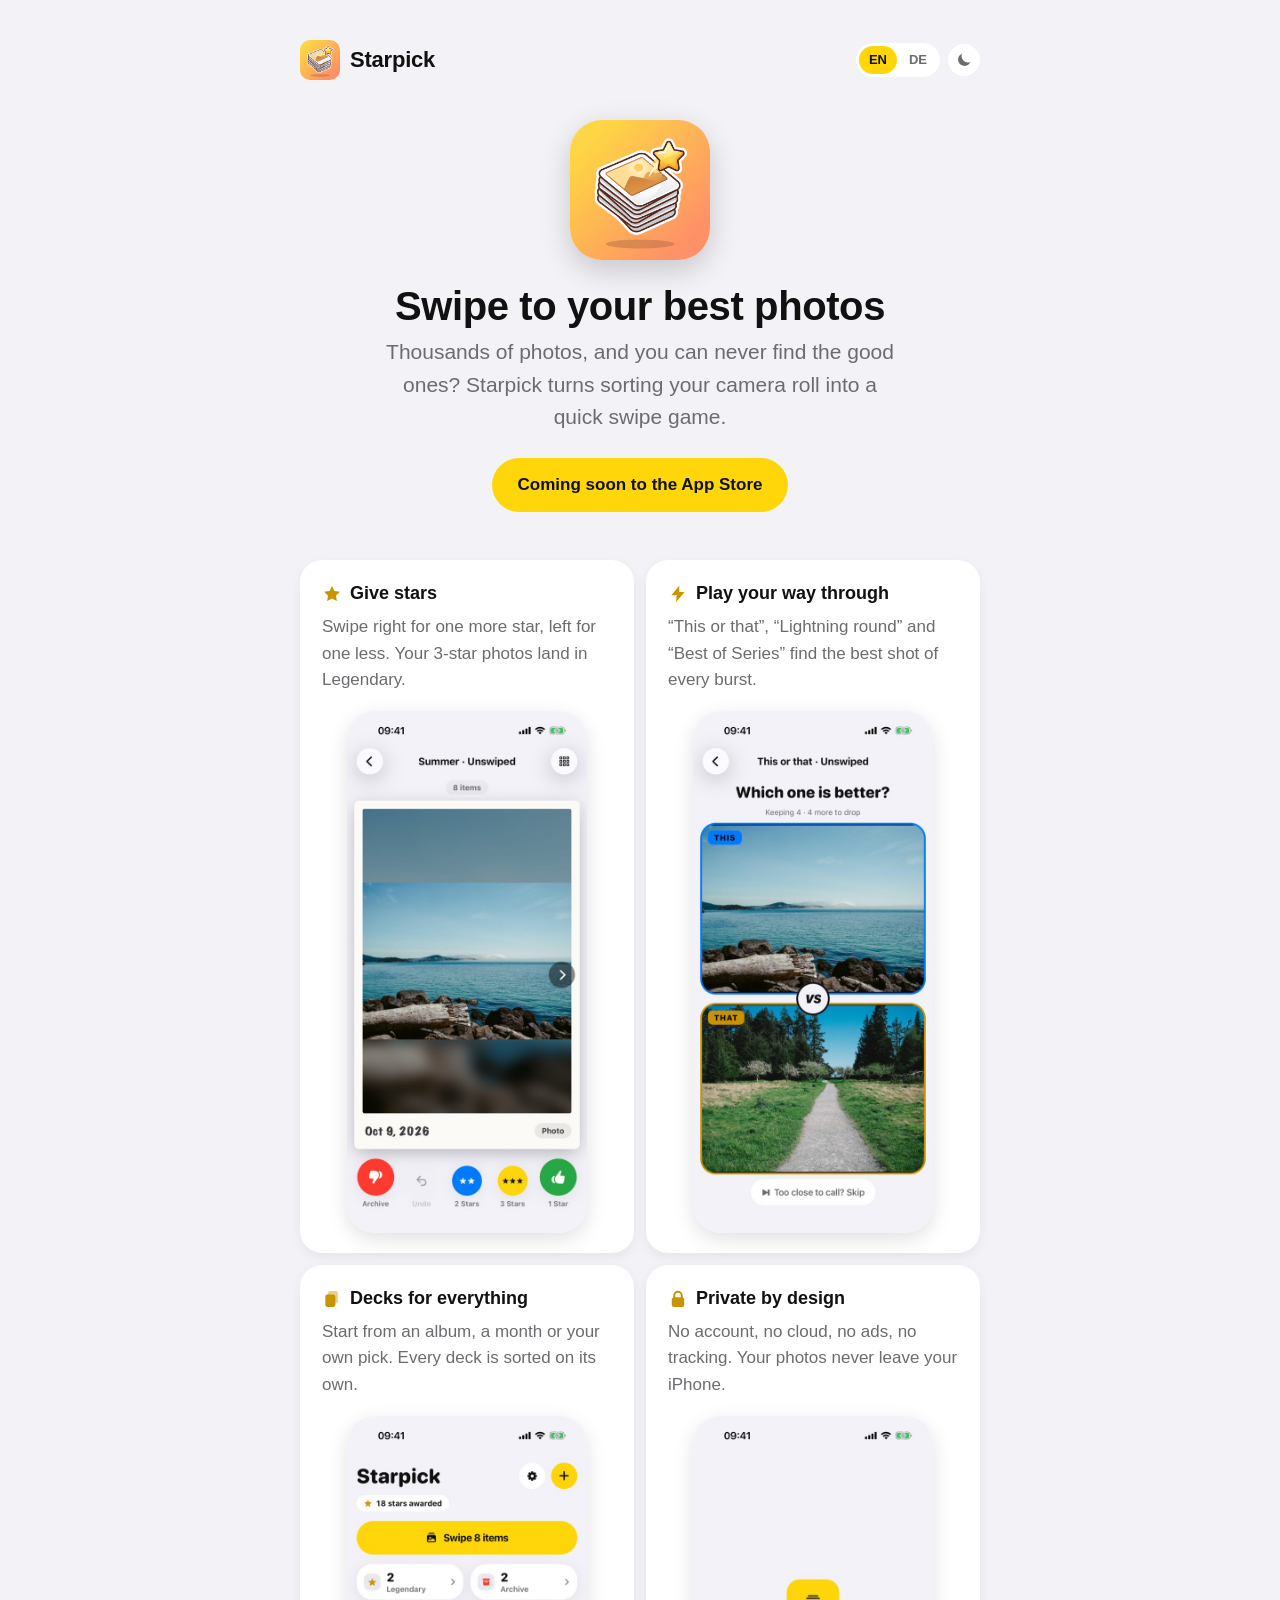
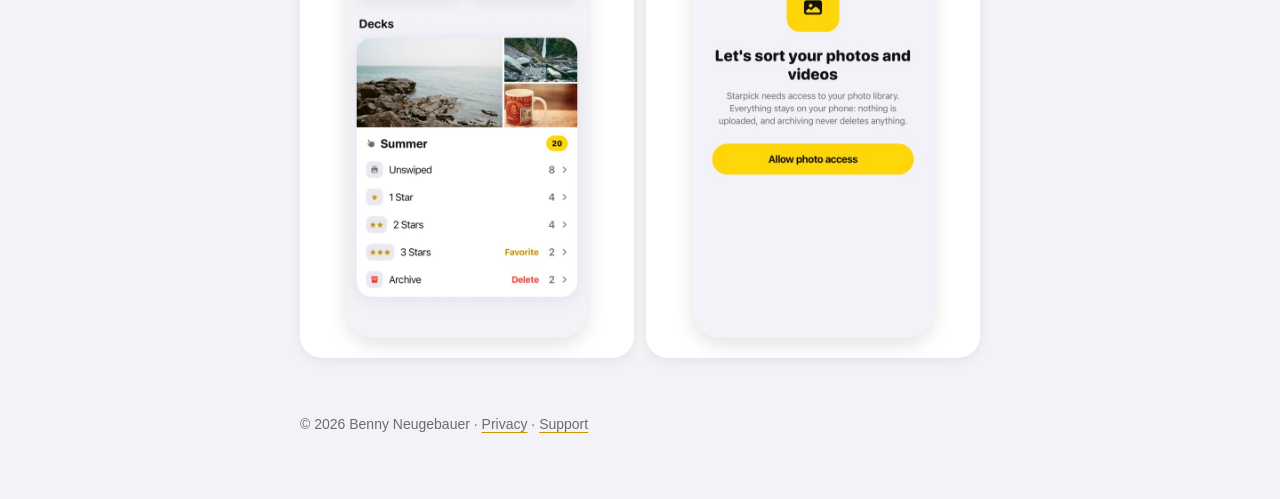
==== index.html @ c39a7d6c "Put the game names in quotes on the homepage" ====
<!doctype html>
<html lang="en">
<head>
<meta charset="utf-8">
<meta name="viewport" content="width=device-width, initial-scale=1">
<title>Starpick: Swipe to your best photos</title>
<meta name="title-en" content="Starpick: Swipe to your best photos">
<meta name="title-de" content="Starpick: Swipe zu deinen besten Fotos">
<meta name="description" content="Starpick turns sorting your camera roll into a quick swipe game. Give your photos stars and find your best shots. Everything stays on your iPhone.">
<link rel="icon" href="/favicon.png">
<link rel="apple-touch-icon" href="/apple-touch-icon.png">
<link rel="stylesheet" href="/style.css">
<script src="/site.js"></script>
</head>
<body>
<main>
<header>
  <a class="brand" href="/"><img src="/icon.png" alt="">Starpick</a>
  <nav>
    <span class="switch"><a data-switch="en" href="?hl=en">EN</a><a data-switch="de" href="?hl=de">DE</a></span>
    <button class="theme" type="button" aria-label="Light or dark mode"><svg class="moon" viewBox="0 0 24 24" aria-hidden="true"><path fill="currentColor" d="M20.5 14.6A8.5 8.5 0 0 1 9.4 3.5a8.5 8.5 0 1 0 11.1 11.1z"/></svg><svg class="sun" viewBox="0 0 24 24" aria-hidden="true"><circle cx="12" cy="12" r="4.5" fill="currentColor"/><path stroke="currentColor" stroke-width="2.2" stroke-linecap="round" d="M12 2v2.5M12 19.5V22M2 12h2.5M19.5 12H22M4.9 4.9l1.8 1.8M17.3 17.3l1.8 1.8M4.9 19.1l1.8-1.8M17.3 6.7l1.8-1.8"/></svg></button>
  </nav>
</header>
<div data-lang="en">
<section class="hero">
  <img src="/icon.png" alt="The Starpick app icon: a stack of photos with a golden star">
  <h1>Swipe to your best photos</h1>
  <p class="lead">Thousands of photos, and you can never find the good ones? Starpick turns sorting your camera roll into a quick swipe game.</p>
  <a class="pill" href="/support/">Coming soon to the App Store</a>
</section>
<section class="cards">
  <div class="card"><h3><svg class="ico" viewBox="0 0 24 24" aria-hidden="true"><path fill="currentColor" d="M12 2.5l2.9 6 6.6.9-4.8 4.6 1.2 6.5L12 17.4l-5.9 3.1 1.2-6.5L2.5 9.4l6.6-.9z"/></svg>Give stars</h3><p>Swipe right for one more star, left for one less. Your 3-star photos land in Legendary.</p><picture class="shot"><source srcset="/shots/stars-dark.jpg" media="(prefers-color-scheme: dark)"><img src="/shots/stars-light.jpg" alt="The swipe screen: a photo as a Polaroid with buttons for Archive, 1, 2 and 3 Stars" width="540" height="1174" loading="lazy"></picture></div>
  <div class="card"><h3><svg class="ico" viewBox="0 0 24 24" aria-hidden="true"><path fill="currentColor" d="M13.5 2L4 13.5h6.5L9.5 22 20 9.5h-6.5z"/></svg>Play your way through</h3><p>“This or that”, “Lightning round” and “Best of Series” find the best shot of every burst.</p><picture class="shot"><source srcset="/shots/play-dark.jpg" media="(prefers-color-scheme: dark)"><img src="/shots/play-light.jpg" alt="This or that: two photos face off and you tap the better one" width="540" height="1174" loading="lazy"></picture></div>
  <div class="card"><h3><svg class="ico" viewBox="0 0 24 24" aria-hidden="true"><rect x="7" y="2.5" width="12" height="15" rx="2.5" fill="currentColor" opacity=".45"/><rect x="4" y="6.5" width="12" height="15" rx="2.5" fill="currentColor"/></svg>Decks for everything</h3><p>Start from an album, a month or your own pick. Every deck is sorted on its own.</p><picture class="shot"><source srcset="/shots/decks-dark.jpg" media="(prefers-color-scheme: dark)"><img src="/shots/decks-light.jpg" alt="The home screen with a deck, its cover photos and its star boxes" width="540" height="1174" loading="lazy"></picture></div>
  <div class="card"><h3><svg class="ico" viewBox="0 0 24 24" aria-hidden="true"><path fill="none" stroke="currentColor" stroke-width="2.4" stroke-linecap="round" d="M7.5 10.5V7.8a4.5 4.5 0 0 1 9 0v2.7"/><rect x="4.5" y="10" width="15" height="11.5" rx="3" fill="currentColor"/></svg>Private by design</h3><p>No account, no cloud, no ads, no tracking. Your photos never leave your iPhone.</p><picture class="shot"><source srcset="/shots/private-dark.jpg" media="(prefers-color-scheme: dark)"><img src="/shots/private-light.jpg" alt="The photo access screen: everything stays on your phone" width="540" height="1174" loading="lazy"></picture></div>
</section>
</div>
<div data-lang="de" lang="de">
<section class="hero">
  <img src="/icon.png" alt="Das Starpick-Symbol: ein Stapel Fotos mit einem goldenen Stern">
  <h1>Swipe zu deinen besten Fotos</h1>
  <p class="lead">Tausende Fotos, aber die guten findest du nie? Starpick macht das Sortieren deiner Mediathek zu einem schnellen Swipe-Spiel.</p>
  <a class="pill" href="/support/">Bald im App Store</a>
</section>
<section class="cards">
  <div class="card"><h3><svg class="ico" viewBox="0 0 24 24" aria-hidden="true"><path fill="currentColor" d="M12 2.5l2.9 6 6.6.9-4.8 4.6 1.2 6.5L12 17.4l-5.9 3.1 1.2-6.5L2.5 9.4l6.6-.9z"/></svg>Sterne vergeben</h3><p>Nach rechts swipen gibt einen Stern mehr, nach links einen weniger. Deine 3-Sterne-Fotos landen in Legendär.</p><picture class="shot"><source srcset="/shots/stars-dark-de.jpg" media="(prefers-color-scheme: dark)"><img src="/shots/stars-light-de.jpg" alt="Der Swipe-Bildschirm: ein Foto als Polaroid mit Knöpfen für Archiv, 1, 2 und 3 Sterne" width="540" height="1174" loading="lazy"></picture></div>
  <div class="card"><h3><svg class="ico" viewBox="0 0 24 24" aria-hidden="true"><path fill="currentColor" d="M13.5 2L4 13.5h6.5L9.5 22 20 9.5h-6.5z"/></svg>Spielend sortieren</h3><p>„Dies oder das“, „Blitzrunde“ und „Beste der Serie“ finden das beste Bild jeder Serie.</p><picture class="shot"><source srcset="/shots/play-dark-de.jpg" media="(prefers-color-scheme: dark)"><img src="/shots/play-light-de.jpg" alt="Dies oder das: Zwei Fotos treten gegeneinander an und du tippst auf das bessere" width="540" height="1174" loading="lazy"></picture></div>
  <div class="card"><h3><svg class="ico" viewBox="0 0 24 24" aria-hidden="true"><rect x="7" y="2.5" width="12" height="15" rx="2.5" fill="currentColor" opacity=".45"/><rect x="4" y="6.5" width="12" height="15" rx="2.5" fill="currentColor"/></svg>Stapel für alles</h3><p>Starte mit einem Album, einem Monat oder deiner eigenen Auswahl. Jeder Stapel wird für sich sortiert.</p><picture class="shot"><source srcset="/shots/decks-dark-de.jpg" media="(prefers-color-scheme: dark)"><img src="/shots/decks-light-de.jpg" alt="Der Startbildschirm mit einem Stapel, seinen Titelfotos und seinen Sterne-Fächern" width="540" height="1174" loading="lazy"></picture></div>
  <div class="card"><h3><svg class="ico" viewBox="0 0 24 24" aria-hidden="true"><path fill="none" stroke="currentColor" stroke-width="2.4" stroke-linecap="round" d="M7.5 10.5V7.8a4.5 4.5 0 0 1 9 0v2.7"/><rect x="4.5" y="10" width="15" height="11.5" rx="3" fill="currentColor"/></svg>Privat von Anfang an</h3><p>Kein Konto, keine Cloud, keine Werbung, kein Tracking. Deine Fotos verlassen nie dein iPhone.</p><picture class="shot"><source srcset="/shots/private-dark-de.jpg" media="(prefers-color-scheme: dark)"><img src="/shots/private-light-de.jpg" alt="Der Fotozugriff: Alles bleibt auf deinem Handy" width="540" height="1174" loading="lazy"></picture></div>
</section>
</div>
<footer>© 2026 Benny Neugebauer · <a href="/privacy/"><span data-lang="en">Privacy</span><span data-lang="de">Datenschutz</span></a> · <a href="/support/"><span data-lang="en">Support</span><span data-lang="de">Hilfe</span></a></footer>
</main>
</body>
</html>
---- style.css ----
:root {
  --bg: #f2f2f7; --card: #ffffff; --text: #111111; --muted: #6c6c70; --brand: #ffd60a; --on-brand: #111111; --star: #c99400; --line: #dedee3;
  color-scheme: light dark;
}
/* Dark follows the system unless the visitor picked a mode with the sun/moon button (data-theme). */
@media (prefers-color-scheme: dark) {
  :root:not([data-theme="light"]) { --bg: #000000; --card: #1c1c1e; --text: #ffffff; --muted: #98989f; --star: #ffd60a; --line: #38383a; }
}
:root[data-theme="dark"] { --bg: #000000; --card: #1c1c1e; --text: #ffffff; --muted: #98989f; --star: #ffd60a; --line: #38383a; color-scheme: dark; }
:root[data-theme="light"] { color-scheme: light; }
* { box-sizing: border-box; }
body { margin: 0; background: var(--bg); color: var(--text); font: 17px/1.55 -apple-system, BlinkMacSystemFont, "Segoe UI", Roboto, sans-serif; }
main { max-width: 720px; margin: 0 auto; padding: 40px 20px 64px; }
h1, h2, .brand { font-family: ui-rounded, -apple-system, "SF Pro Rounded", sans-serif; font-weight: 800; letter-spacing: -0.01em; }
h1 { font-size: 40px; line-height: 1.1; margin: 16px 0 8px; hyphens: auto; overflow-wrap: break-word; }
h2 { font-size: 24px; margin: 36px 0 8px; }
p, li { color: var(--text); }
.muted { color: var(--muted); }
a { color: inherit; text-decoration-color: var(--star); text-underline-offset: 3px; }
header { display: flex; align-items: center; justify-content: space-between; gap: 12px; margin-bottom: 8px; }
header a.brand { display: flex; align-items: center; gap: 10px; font-size: 22px; text-decoration: none; }
header img { width: 40px; height: 40px; border-radius: 10px; }
nav a { margin-left: 16px; font-weight: 600; text-decoration: none; color: var(--muted); }
.hero { text-align: center; padding: 32px 0 8px; }
.hero img { width: 140px; height: 140px; border-radius: 32px; box-shadow: 0 10px 30px rgba(0,0,0,0.18); }
.lead { font-size: 21px; color: var(--muted); margin: 0 auto; max-width: 520px; }
.pill { display: inline-block; margin-top: 24px; padding: 14px 26px; border-radius: 999px; background: var(--brand); color: var(--on-brand); font-weight: 700; text-decoration: none; }
.cards { display: grid; gap: 12px; margin-top: 40px; }
@media (min-width: 640px) { .cards { grid-template-columns: 1fr 1fr; } }
.card { background: var(--card); border-radius: 22px; padding: 20px 22px; box-shadow: 0 4px 12px rgba(0,0,0,0.06); }
.card h3 { margin: 0 0 6px; font-size: 18px; }
.card p { margin: 0; color: var(--muted); }
.lang { margin-top: 48px; padding-top: 24px; border-top: 1px solid var(--line); }
footer { margin-top: 56px; color: var(--muted); font-size: 14px; }
/* Language: lang.js sets data-hl on <html>; the other language is hidden. */
html[data-hl="en"] [data-lang="de"], html[data-hl="de"] [data-lang="en"] { display: none !important; }
.switch { display: inline-flex; gap: 2px; margin-left: 16px; padding: 3px; border-radius: 999px; background: var(--card); }
.switch a { margin: 0; padding: 4px 10px; border-radius: 999px; font-size: 13px; font-weight: 700; color: var(--muted); text-decoration: none; }
.switch a[aria-current="true"] { background: var(--brand); color: var(--on-brand); }
nav { display: flex; align-items: center; flex-wrap: wrap; justify-content: flex-end; row-gap: 8px; }
/* Card heading icons: one color per meaning, like the app. */
.card h3 { display: flex; align-items: center; gap: 8px; }
.ico { width: 20px; height: 20px; flex: none; color: var(--star); }
/* App screenshots in the cards: light or dark, matching the visitor's mode. */
.shot img { display: block; width: 100%; max-width: 240px; height: auto; margin: 18px auto 0; border-radius: 28px; box-shadow: 0 6px 20px rgba(0,0,0,0.12); }
/* Sun/moon button: shows the mode a click switches to. */
.theme { display: inline-flex; align-items: center; justify-content: center; width: 32px; height: 32px; margin-left: 8px; padding: 0; border: 0; border-radius: 999px; background: var(--card); color: var(--muted); cursor: pointer; }
.theme svg { width: 18px; height: 18px; }
.theme .sun { display: none; }
@media (prefers-color-scheme: dark) {
  :root:not([data-theme="light"]) .theme .sun { display: block; }
  :root:not([data-theme="light"]) .theme .moon { display: none; }
}
:root[data-theme="dark"] .theme .sun { display: block; }
:root[data-theme="dark"] .theme .moon { display: none; }
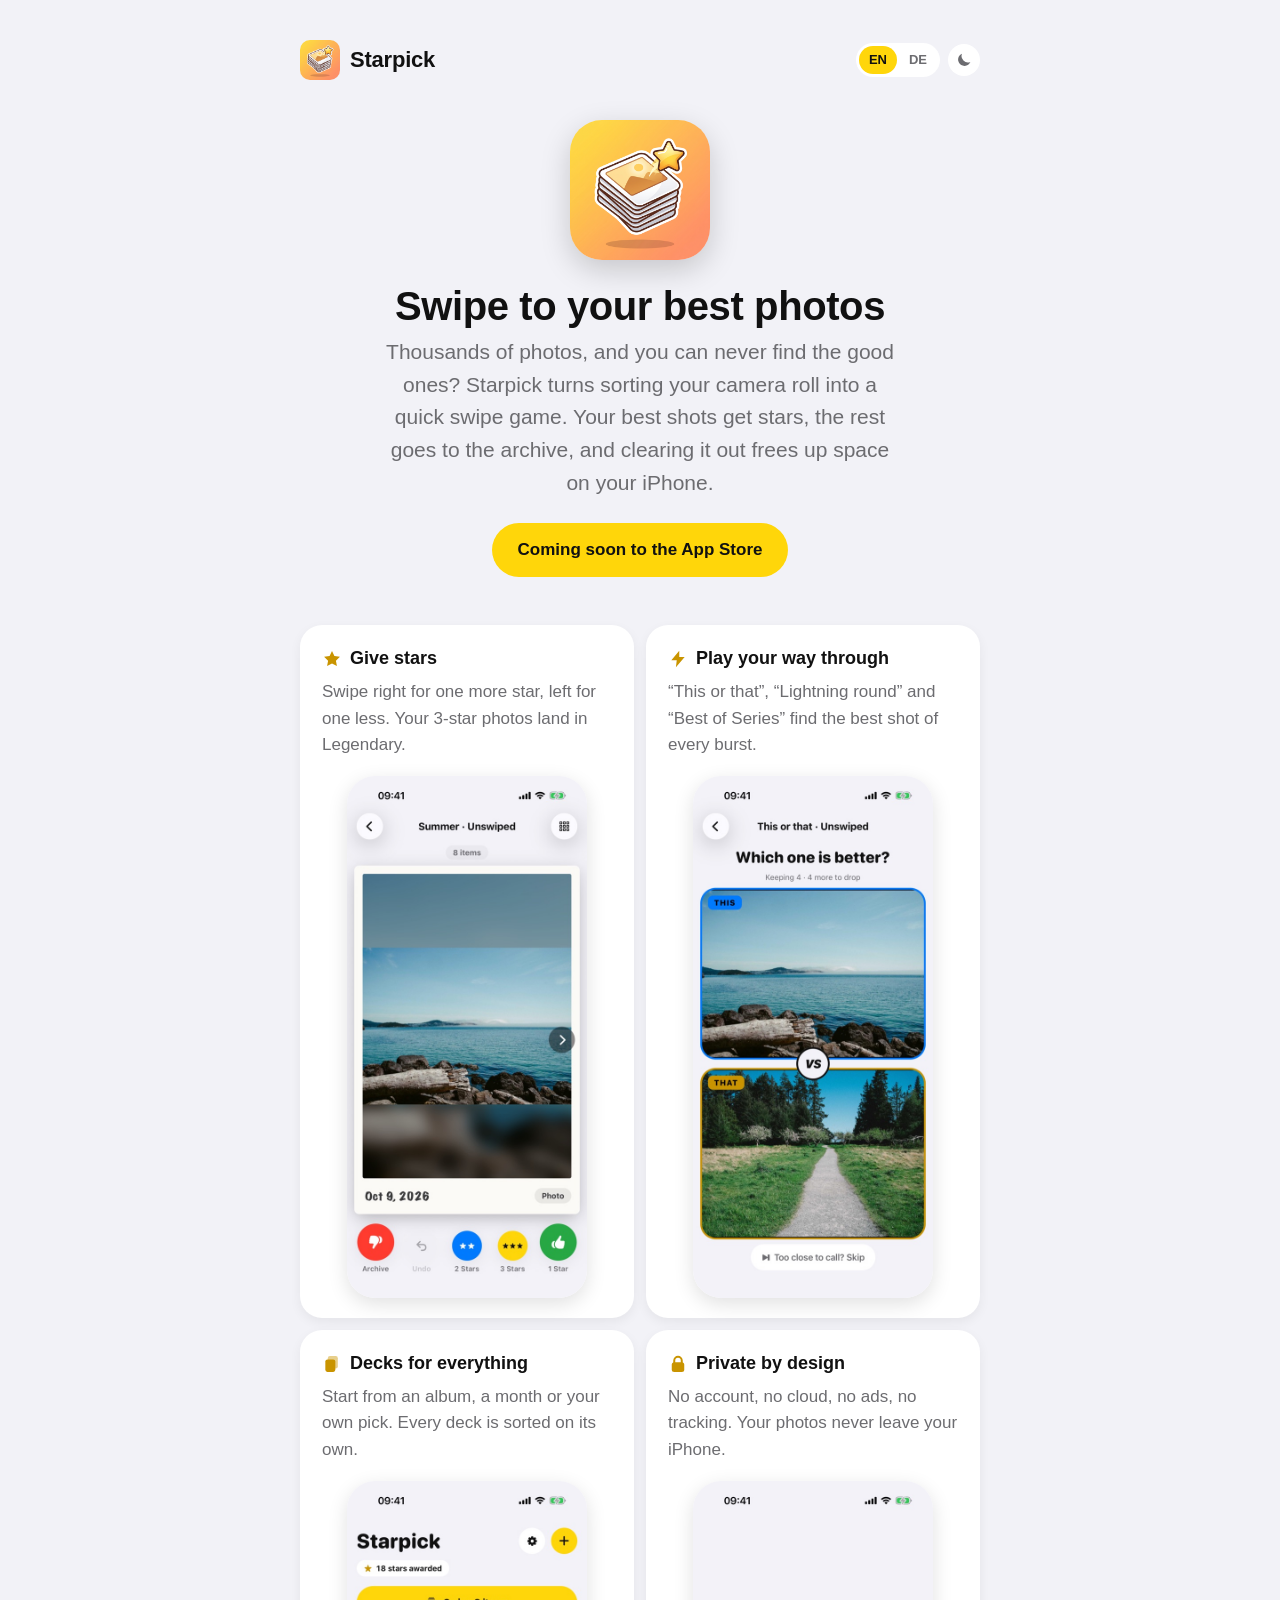
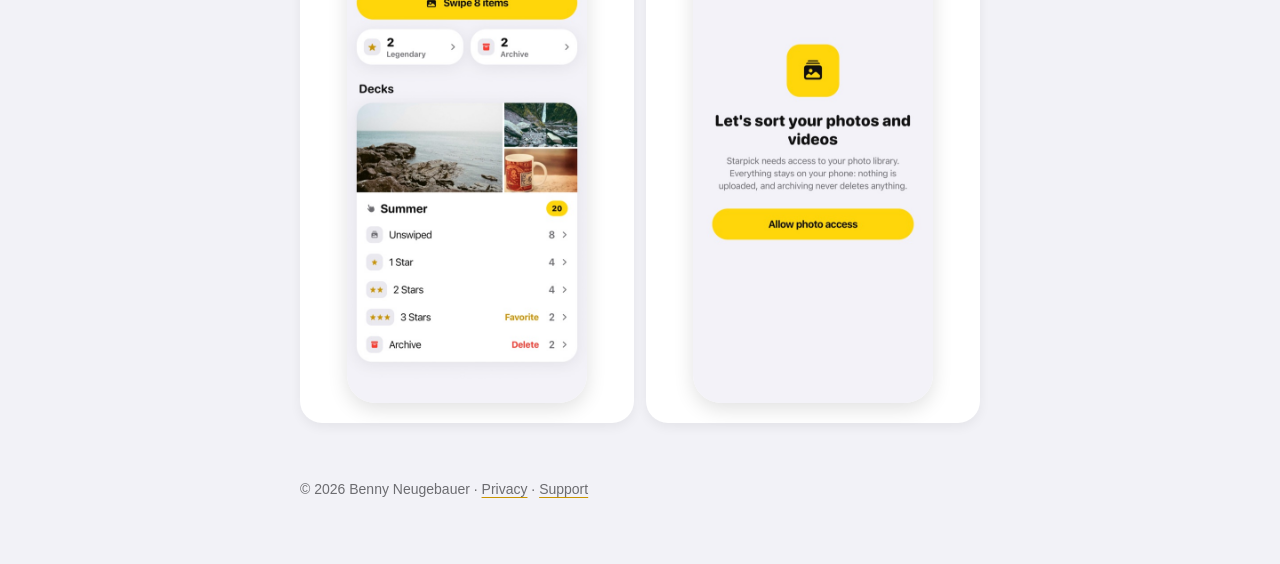
==== commit 80e8c961: "Mention on the homepage that clearing the archive frees up space" ====
--- a/index.html
+++ b/index.html
@@ -25,8 +25,8 @@
 <section class="hero">
   <img src="/icon.png" alt="The Starpick app icon: a stack of photos with a golden star">
   <h1>Swipe to your best photos</h1>
-  <p class="lead">Thousands of photos, and you can never find the good ones? Starpick turns sorting your camera roll into a quick swipe game.</p>
-  <a class="pill" href="/support/">Coming soon to the App Store</a>
+  <p class="lead">Thousands of photos, and you can never find the good ones? Starpick turns sorting your camera roll into a quick swipe game. Your best shots get stars, the rest goes to the archive, and clearing it out frees up space on your iPhone.</p>
+  <span class="pill">Coming soon to the App Store</span>
 </section>
 <section class="cards">
   <div class="card"><h3><svg class="ico" viewBox="0 0 24 24" aria-hidden="true"><path fill="currentColor" d="M12 2.5l2.9 6 6.6.9-4.8 4.6 1.2 6.5L12 17.4l-5.9 3.1 1.2-6.5L2.5 9.4l6.6-.9z"/></svg>Give stars</h3><p>Swipe right for one more star, left for one less. Your 3-star photos land in Legendary.</p><picture class="shot"><source srcset="/shots/stars-dark.jpg" media="(prefers-color-scheme: dark)"><img src="/shots/stars-light.jpg" alt="The swipe screen: a photo as a Polaroid with buttons for Archive, 1, 2 and 3 Stars" width="540" height="1174" loading="lazy"></picture></div>
@@ -39,8 +39,8 @@
 <section class="hero">
   <img src="/icon.png" alt="Das Starpick-Symbol: ein Stapel Fotos mit einem goldenen Stern">
   <h1>Swipe zu deinen besten Fotos</h1>
-  <p class="lead">Tausende Fotos, aber die guten findest du nie? Starpick macht das Sortieren deiner Mediathek zu einem schnellen Swipe-Spiel.</p>
-  <a class="pill" href="/support/">Bald im App Store</a>
+  <p class="lead">Tausende Fotos, aber die guten findest du nie? Starpick macht das Sortieren deiner Mediathek zu einem schnellen Swipe-Spiel. Deine besten Bilder bekommen Sterne, der Rest landet im Archiv, und wenn du es leerst, hast du wieder Platz auf deinem iPhone.</p>
+  <span class="pill">Bald im App Store</span>
 </section>
 <section class="cards">
   <div class="card"><h3><svg class="ico" viewBox="0 0 24 24" aria-hidden="true"><path fill="currentColor" d="M12 2.5l2.9 6 6.6.9-4.8 4.6 1.2 6.5L12 17.4l-5.9 3.1 1.2-6.5L2.5 9.4l6.6-.9z"/></svg>Sterne vergeben</h3><p>Nach rechts swipen gibt einen Stern mehr, nach links einen weniger. Deine 3-Sterne-Fotos landen in Legendär.</p><picture class="shot"><source srcset="/shots/stars-dark-de.jpg" media="(prefers-color-scheme: dark)"><img src="/shots/stars-light-de.jpg" alt="Der Swipe-Bildschirm: ein Foto als Polaroid mit Knöpfen für Archiv, 1, 2 und 3 Sterne" width="540" height="1174" loading="lazy"></picture></div>
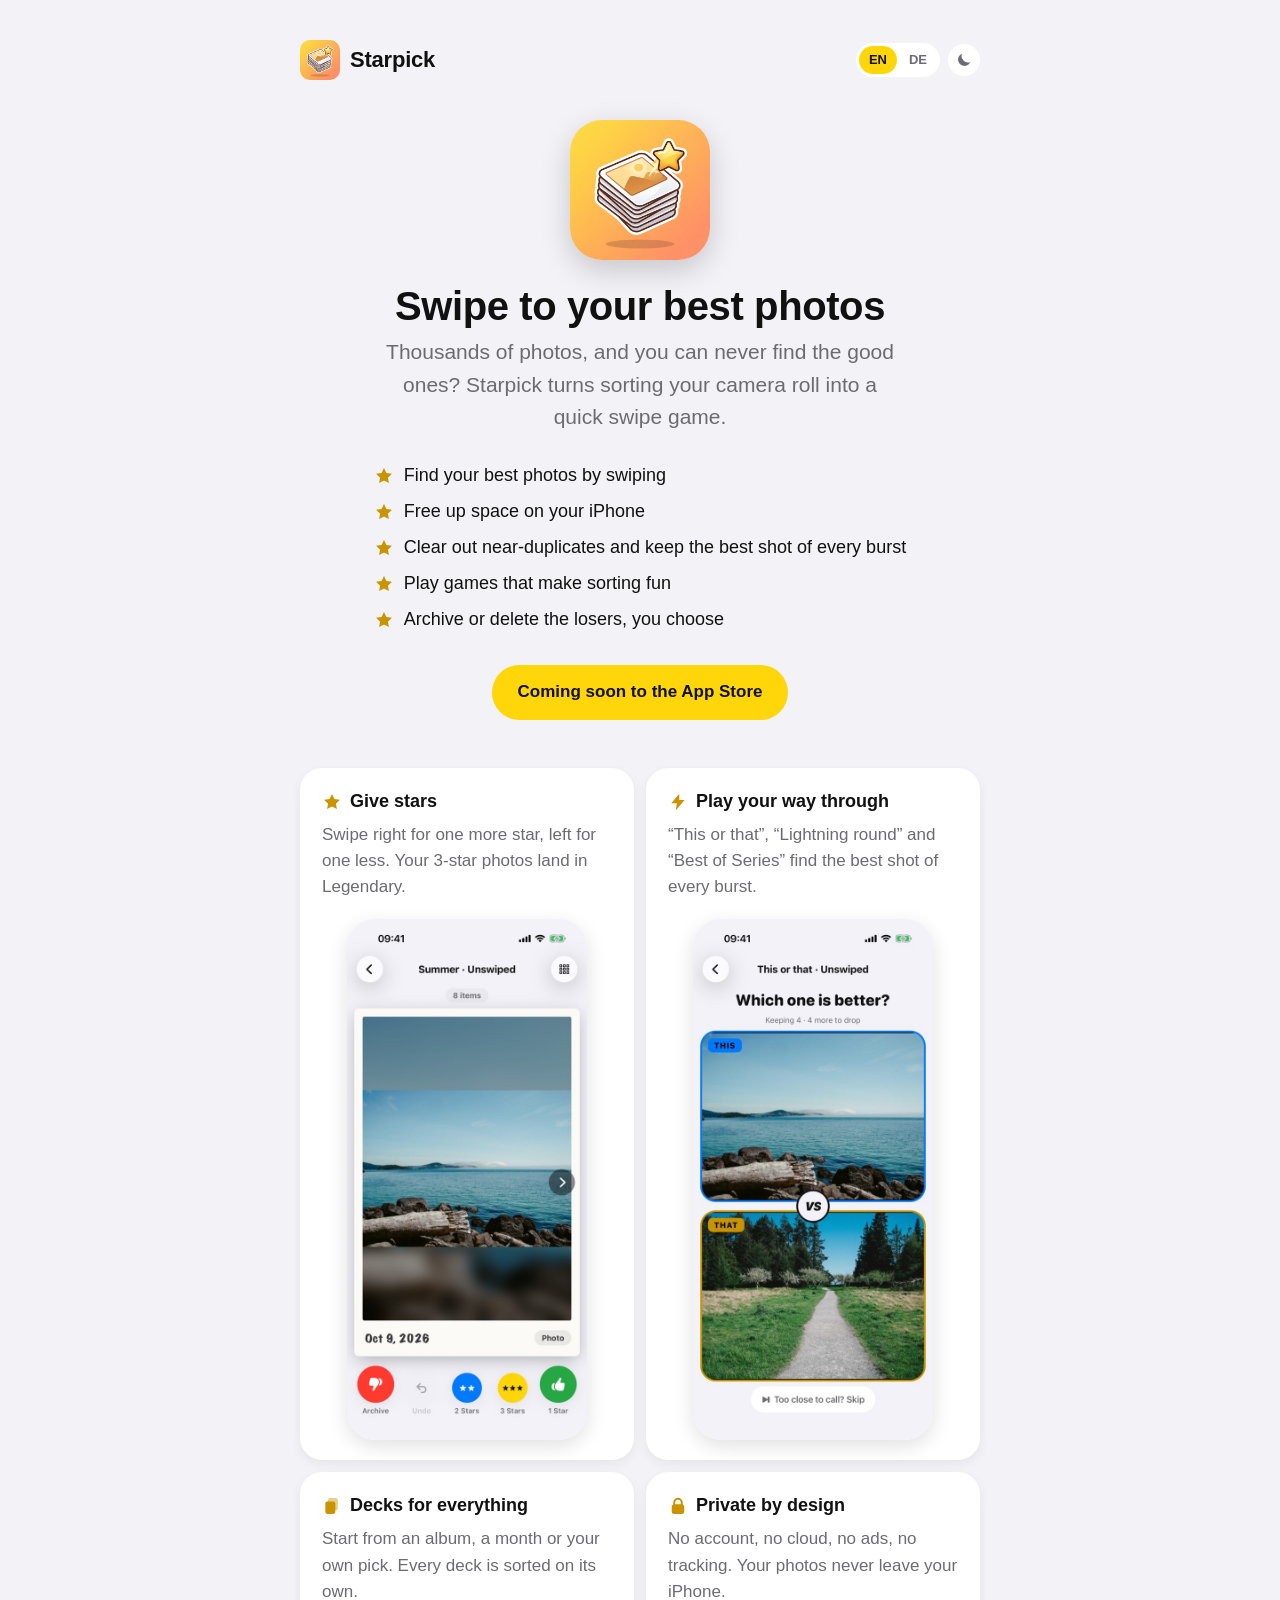
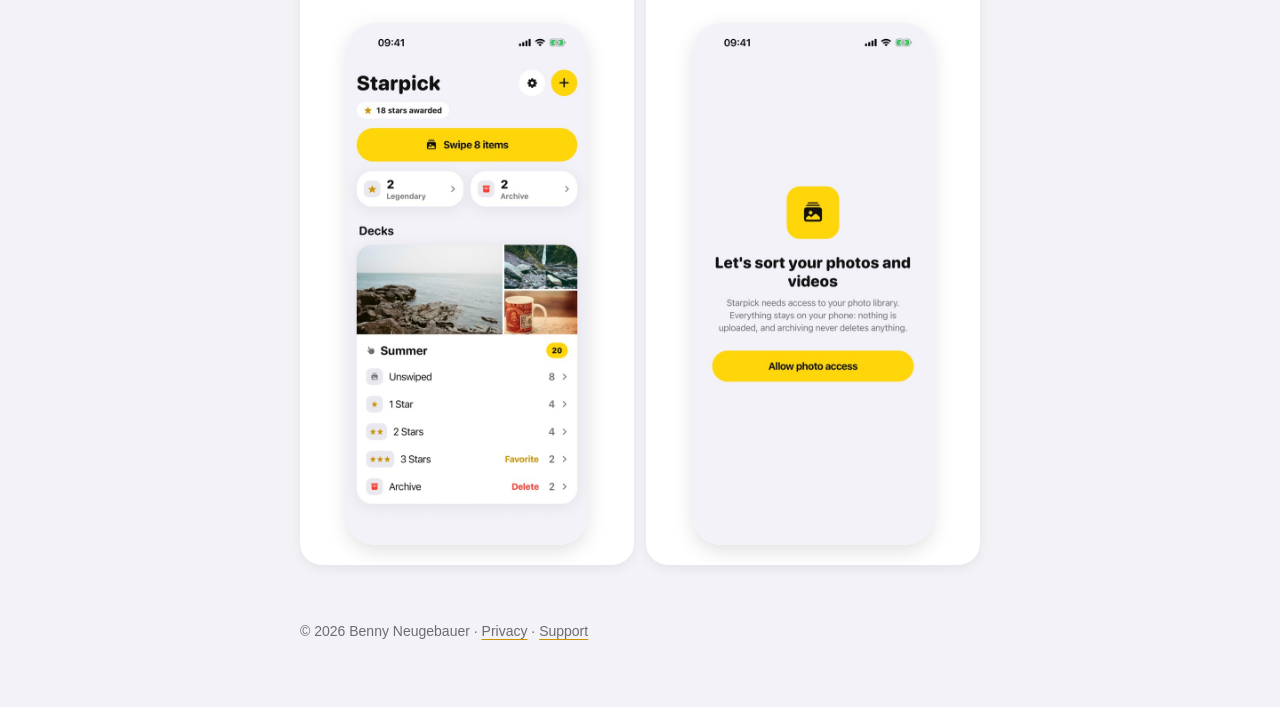
==== commit 0e8bb922: "Turn the homepage intro into a feature list Adds freeing up space and clearing out near-duplicates t" ====
--- a/index.html
+++ b/index.html
@@ -25,7 +25,14 @@
 <section class="hero">
   <img src="/icon.png" alt="The Starpick app icon: a stack of photos with a golden star">
   <h1>Swipe to your best photos</h1>
-  <p class="lead">Thousands of photos, and you can never find the good ones? Starpick turns sorting your camera roll into a quick swipe game. Your best shots get stars, the rest goes to the archive, and clearing it out frees up space on your iPhone.</p>
+  <p class="lead">Thousands of photos, and you can never find the good ones? Starpick turns sorting your camera roll into a quick swipe game.</p>
+  <ul class="features">
+    <li>Find your best photos by swiping</li>
+    <li>Free up space on your iPhone</li>
+    <li>Clear out near-duplicates and keep the best shot of every burst</li>
+    <li>Play games that make sorting fun</li>
+    <li>Archive or delete the losers, you choose</li>
+  </ul>
   <span class="pill">Coming soon to the App Store</span>
 </section>
 <section class="cards">
@@ -39,7 +46,14 @@
 <section class="hero">
   <img src="/icon.png" alt="Das Starpick-Symbol: ein Stapel Fotos mit einem goldenen Stern">
   <h1>Swipe zu deinen besten Fotos</h1>
-  <p class="lead">Tausende Fotos, aber die guten findest du nie? Starpick macht das Sortieren deiner Mediathek zu einem schnellen Swipe-Spiel. Deine besten Bilder bekommen Sterne, der Rest landet im Archiv, und wenn du es leerst, hast du wieder Platz auf deinem iPhone.</p>
+  <p class="lead">Tausende Fotos, aber die guten findest du nie? Starpick macht das Sortieren deiner Mediathek zu einem schnellen Swipe-Spiel.</p>
+  <ul class="features">
+    <li>Finde deine besten Fotos per Swipe</li>
+    <li>Schaffe Platz auf deinem iPhone</li>
+    <li>Werde Beinahe-Duplikate los und behalte das beste Bild jeder Serie</li>
+    <li>Sortiere mit Spielen, die Spaß machen</li>
+    <li>Archivieren oder löschen: Du entscheidest, was mit den Verlierern passiert</li>
+  </ul>
   <span class="pill">Bald im App Store</span>
 </section>
 <section class="cards">
--- a/style.css
+++ b/style.css
@@ -53,3 +53,9 @@
 }
 :root[data-theme="dark"] .theme .sun { display: block; }
 :root[data-theme="dark"] .theme .moon { display: none; }
+/* Hero feature list: a star per line, centered as a block, read left to right. */
+.features { display: table; margin: 20px auto 0; padding: 0; list-style: none; text-align: left; font-size: 18px; }
+.features li { position: relative; padding-left: 30px; margin: 8px 0; }
+.features li::before { content: ""; position: absolute; left: 0; top: 4px; width: 20px; height: 20px; background: var(--star);
+  -webkit-mask: url("data:image/svg+xml,%3Csvg xmlns='http://www.w3.org/2000/svg' viewBox='0 0 24 24'%3E%3Cpath d='M12 2.5l2.9 6 6.6.9-4.8 4.6 1.2 6.5L12 17.4l-5.9 3.1 1.2-6.5L2.5 9.4l6.6-.9z'/%3E%3C/svg%3E") center / contain no-repeat;
+  mask: url("data:image/svg+xml,%3Csvg xmlns='http://www.w3.org/2000/svg' viewBox='0 0 24 24'%3E%3Cpath d='M12 2.5l2.9 6 6.6.9-4.8 4.6 1.2 6.5L12 17.4l-5.9 3.1 1.2-6.5L2.5 9.4l6.6-.9z'/%3E%3C/svg%3E") center / contain no-repeat; }
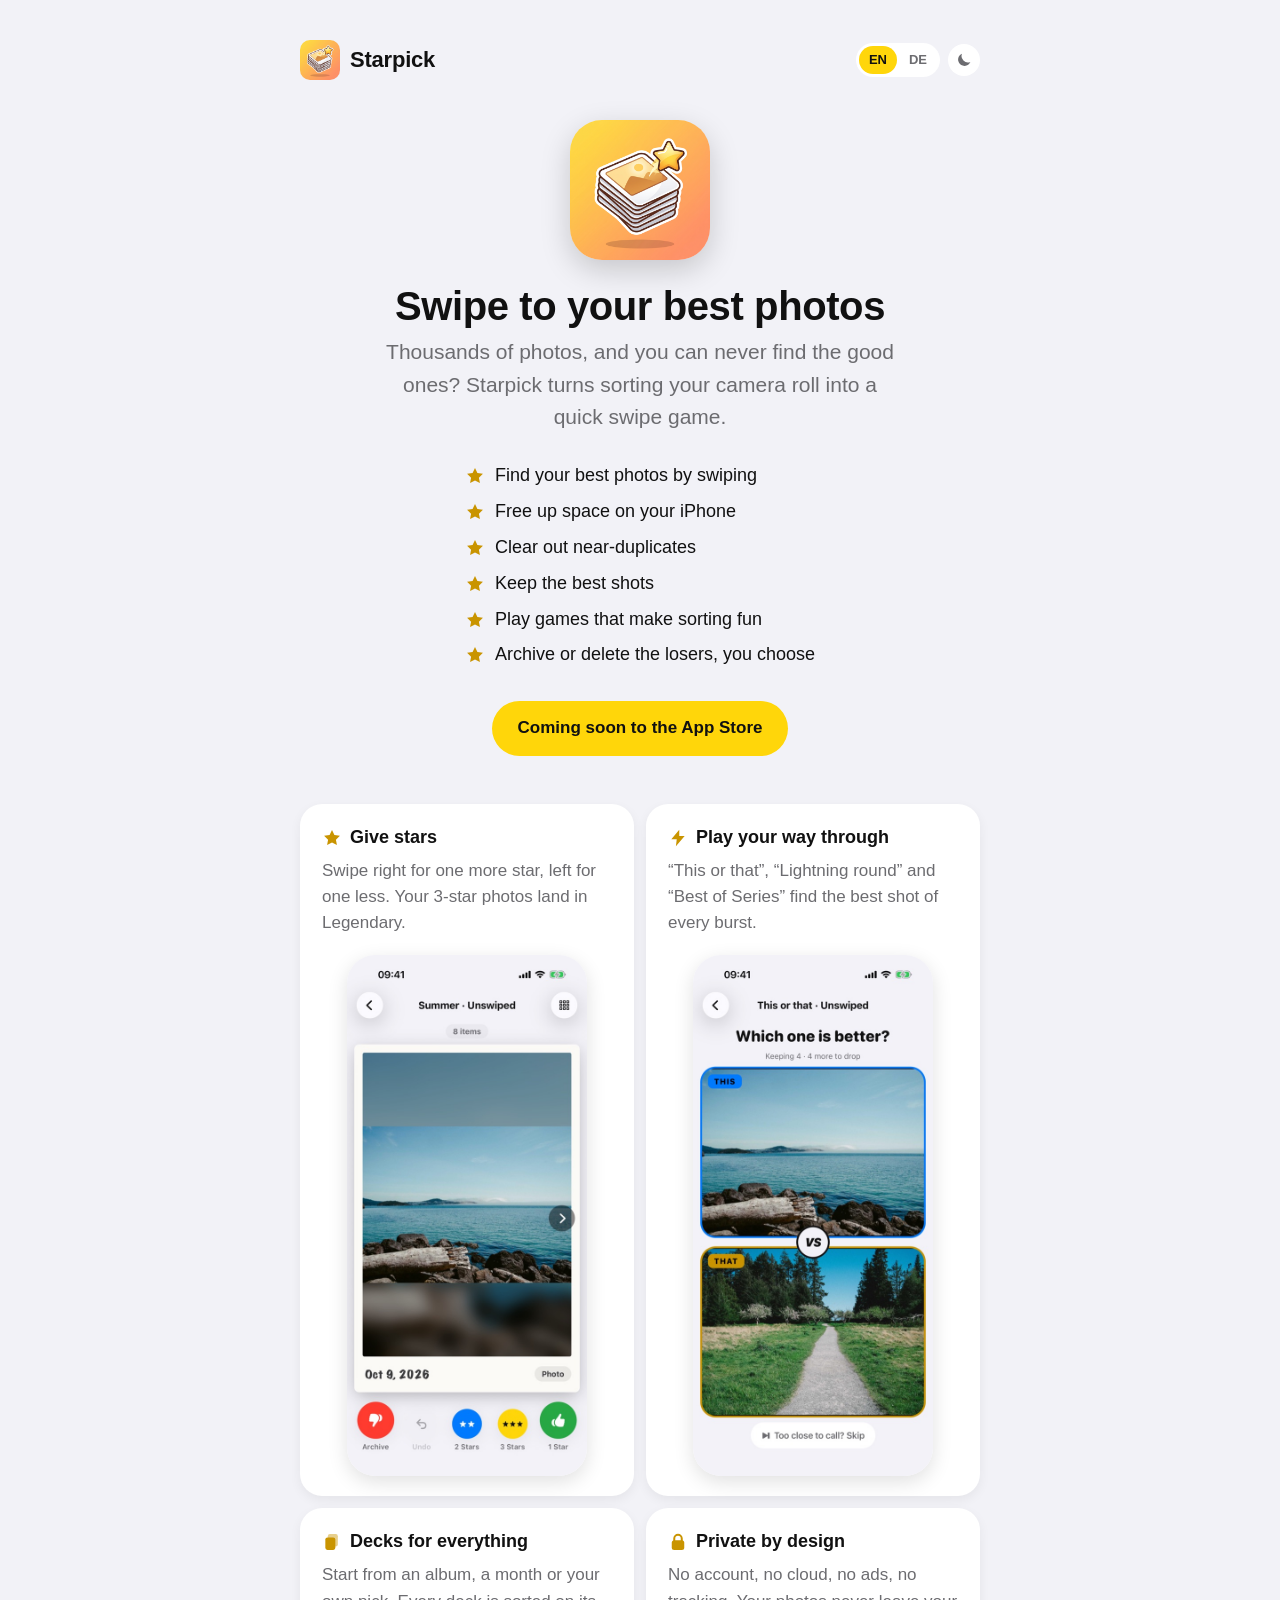
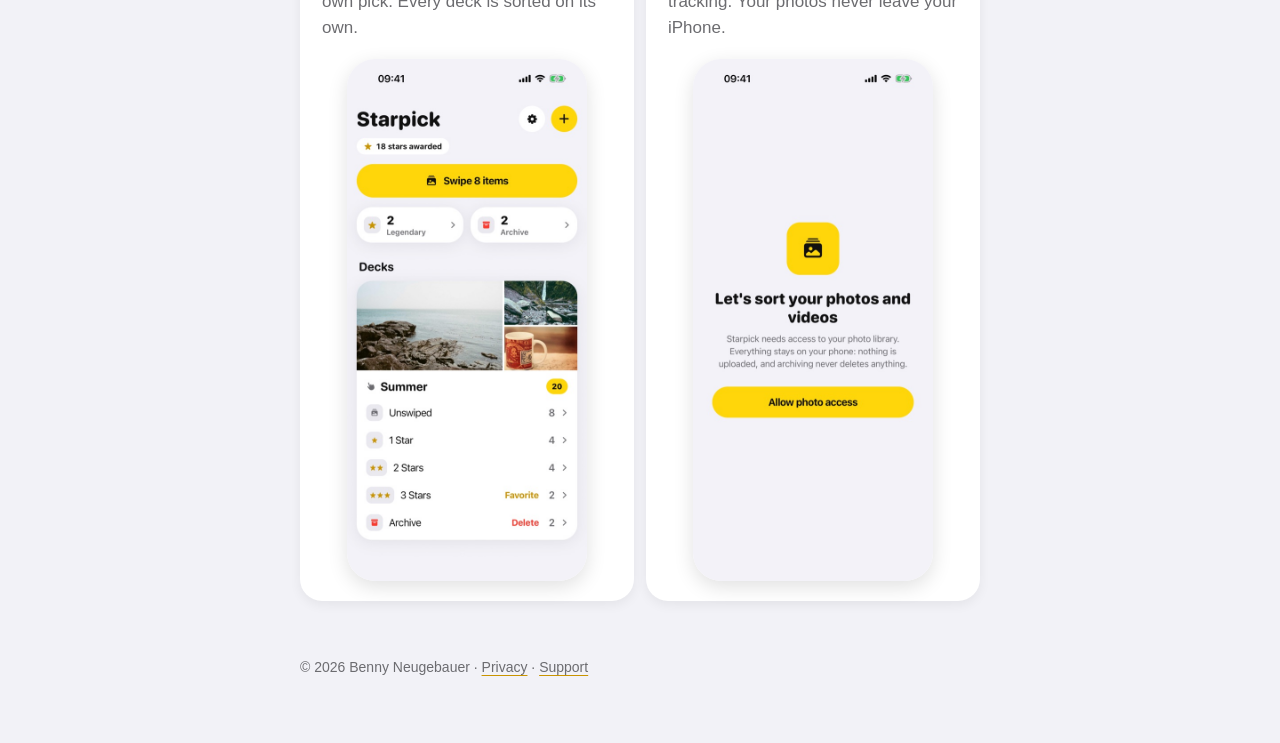
==== commit 924af092: "Split the near-duplicates line in the homepage feature list" ====
--- a/index.html
+++ b/index.html
@@ -29,7 +29,8 @@
   <ul class="features">
     <li>Find your best photos by swiping</li>
     <li>Free up space on your iPhone</li>
-    <li>Clear out near-duplicates and keep the best shot of every burst</li>
+    <li>Clear out near-duplicates</li>
+    <li>Keep the best shots</li>
     <li>Play games that make sorting fun</li>
     <li>Archive or delete the losers, you choose</li>
   </ul>
@@ -50,7 +51,8 @@
   <ul class="features">
     <li>Finde deine besten Fotos per Swipe</li>
     <li>Schaffe Platz auf deinem iPhone</li>
-    <li>Werde Beinahe-Duplikate los und behalte das beste Bild jeder Serie</li>
+    <li>Werde Beinahe-Duplikate los</li>
+    <li>Behalte die besten Bilder</li>
     <li>Sortiere mit Spielen, die Spaß machen</li>
     <li>Archivieren oder löschen: Du entscheidest, was mit den Verlierern passiert</li>
   </ul>
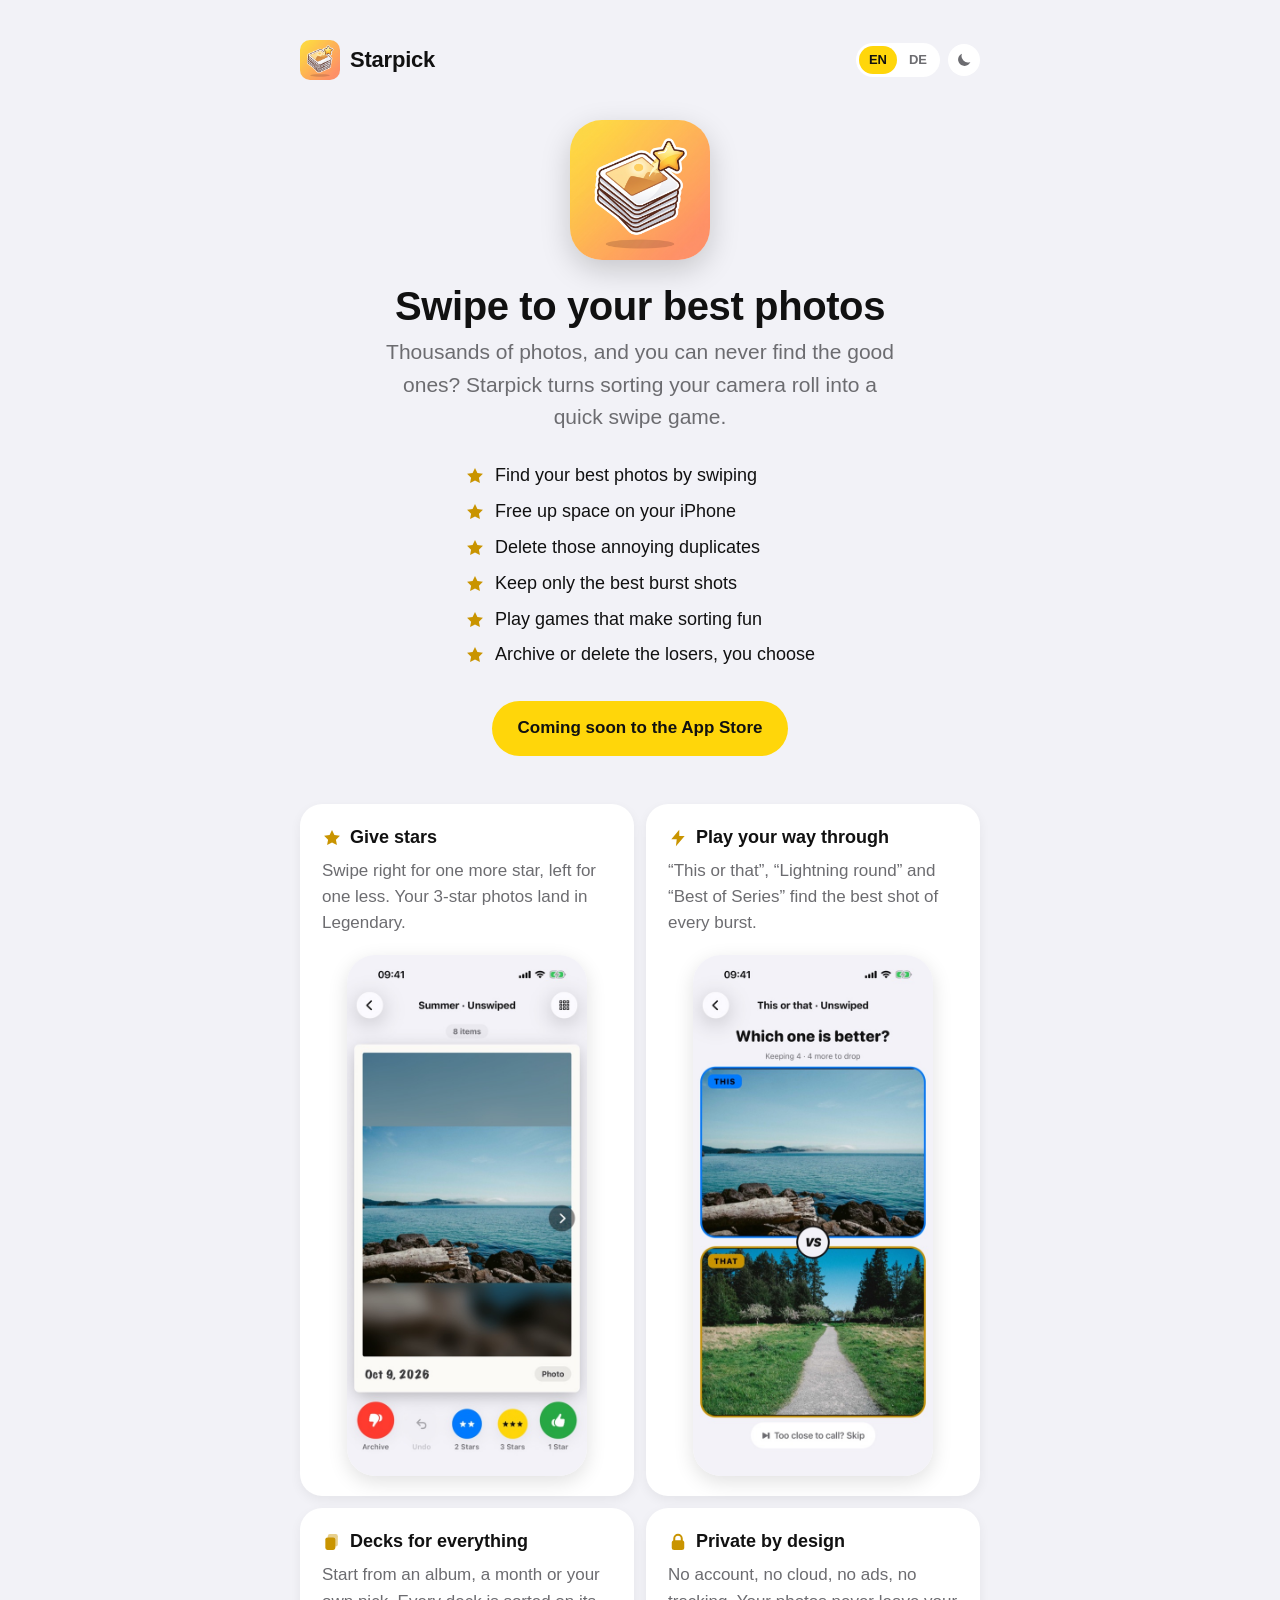
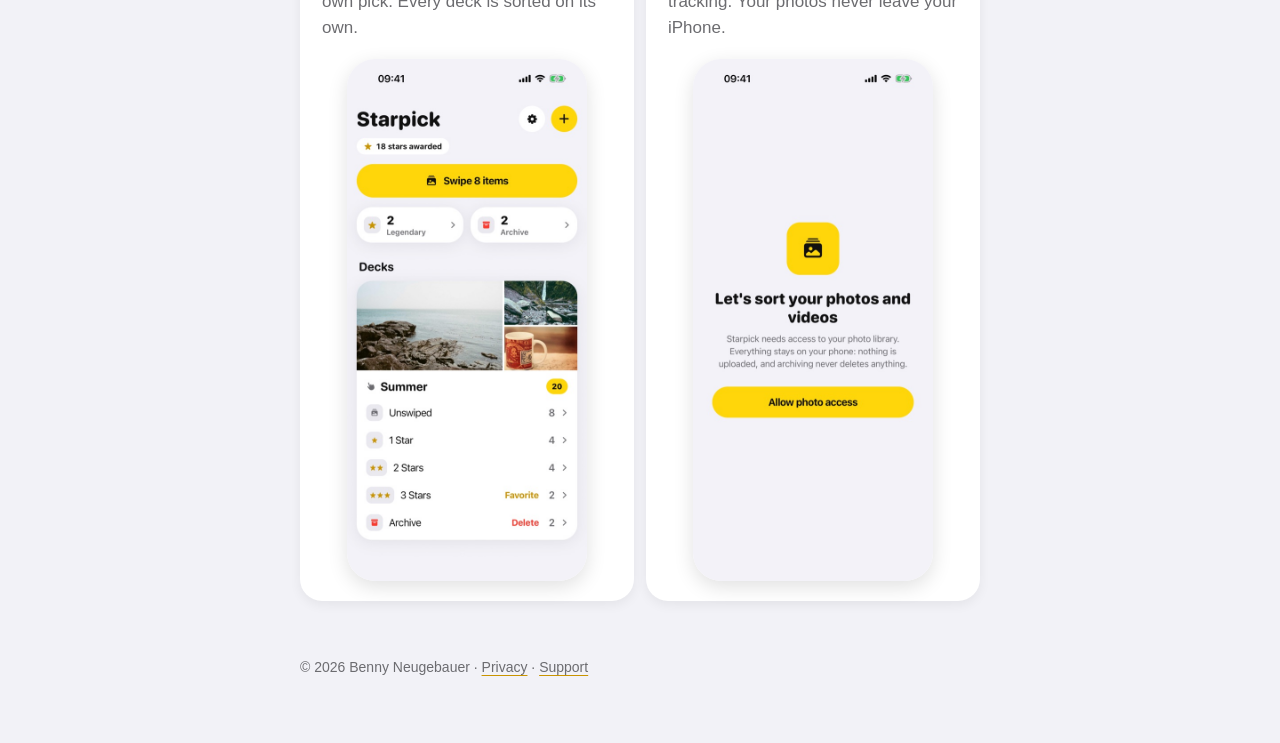
==== commit 69dce133: "Reword the duplicate lines in the English feature list" ====
--- a/index.html
+++ b/index.html
@@ -29,8 +29,8 @@
   <ul class="features">
     <li>Find your best photos by swiping</li>
     <li>Free up space on your iPhone</li>
-    <li>Clear out near-duplicates</li>
-    <li>Keep the best shots</li>
+    <li>Delete those annoying duplicates</li>
+    <li>Keep only the best burst shots</li>
     <li>Play games that make sorting fun</li>
     <li>Archive or delete the losers, you choose</li>
   </ul>
@@ -51,8 +51,8 @@
   <ul class="features">
     <li>Finde deine besten Fotos per Swipe</li>
     <li>Schaffe Platz auf deinem iPhone</li>
-    <li>Werde Beinahe-Duplikate los</li>
-    <li>Behalte die besten Bilder</li>
+    <li>Lösche nervige Duplikate</li>
+    <li>Behalte die besten Serienfotos</li>
     <li>Sortiere mit Spielen, die Spaß machen</li>
     <li>Archivieren oder löschen: Du entscheidest, was mit den Verlierern passiert</li>
   </ul>
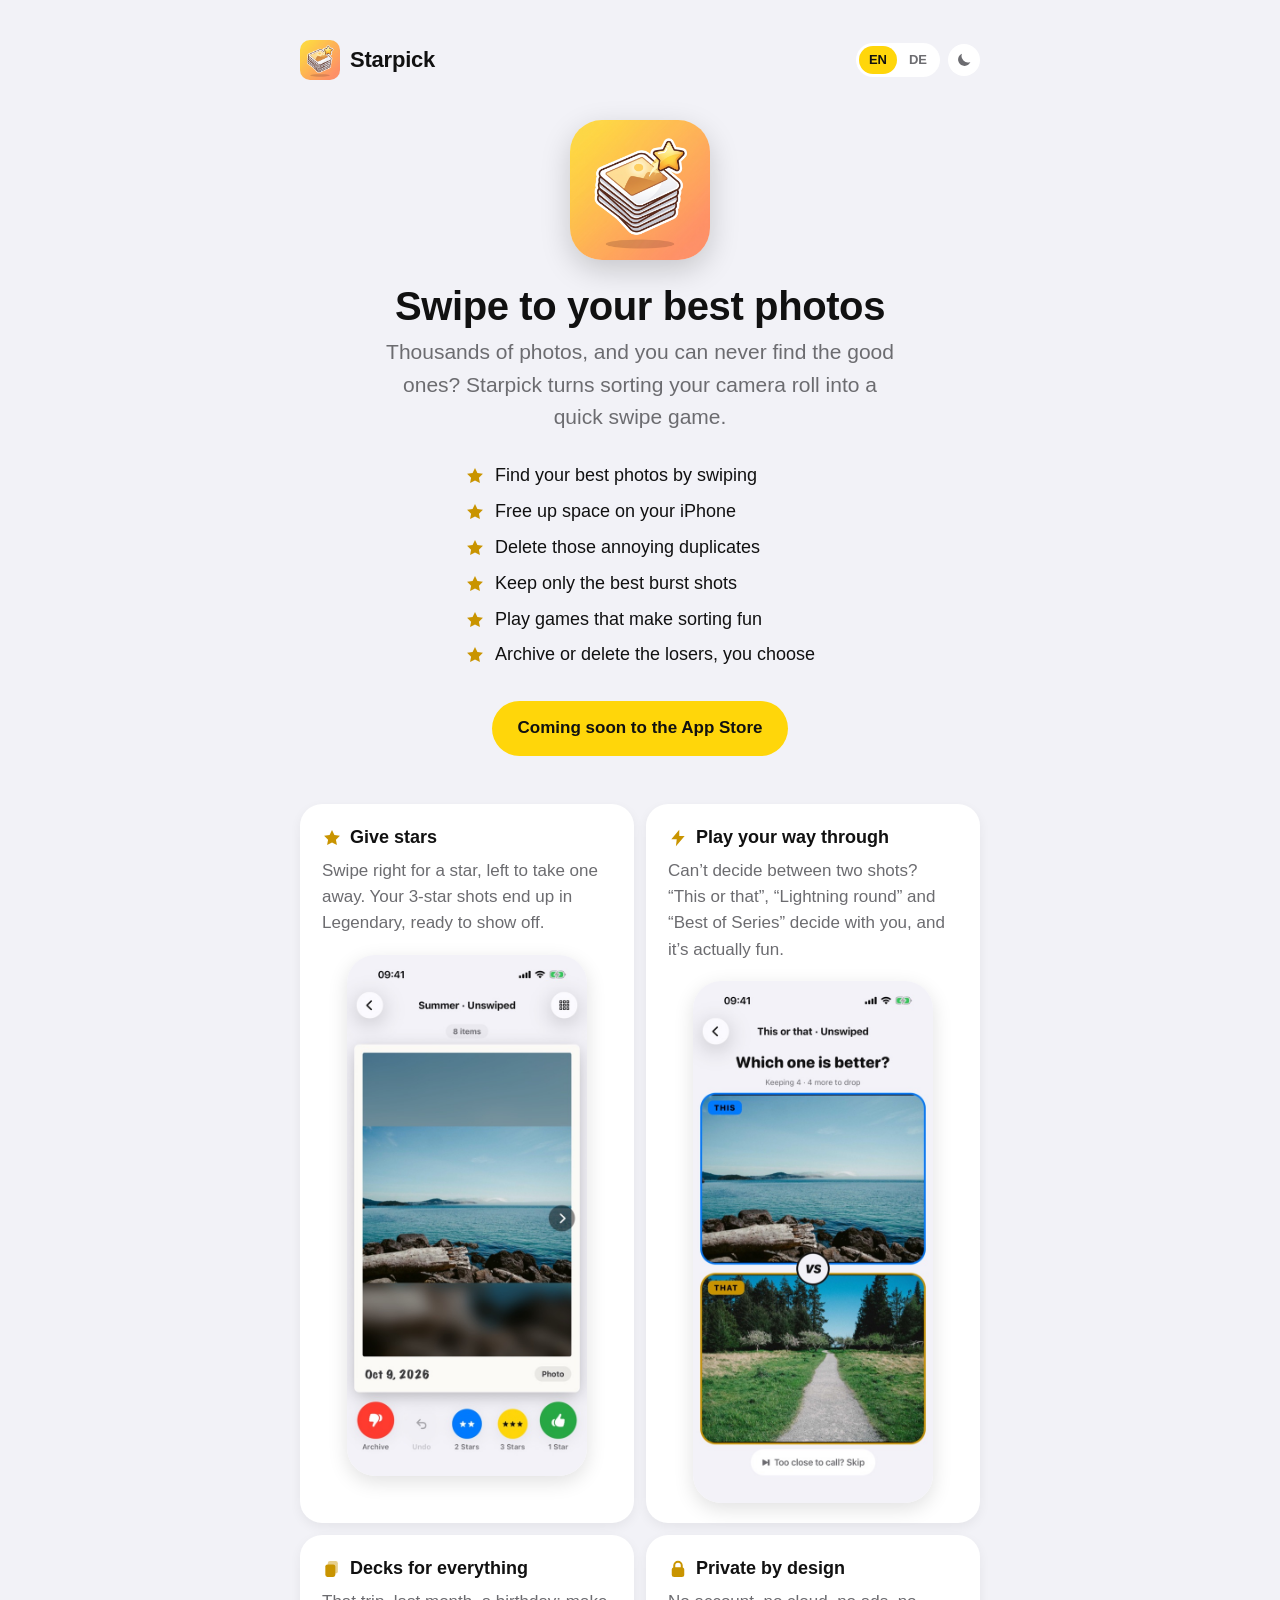
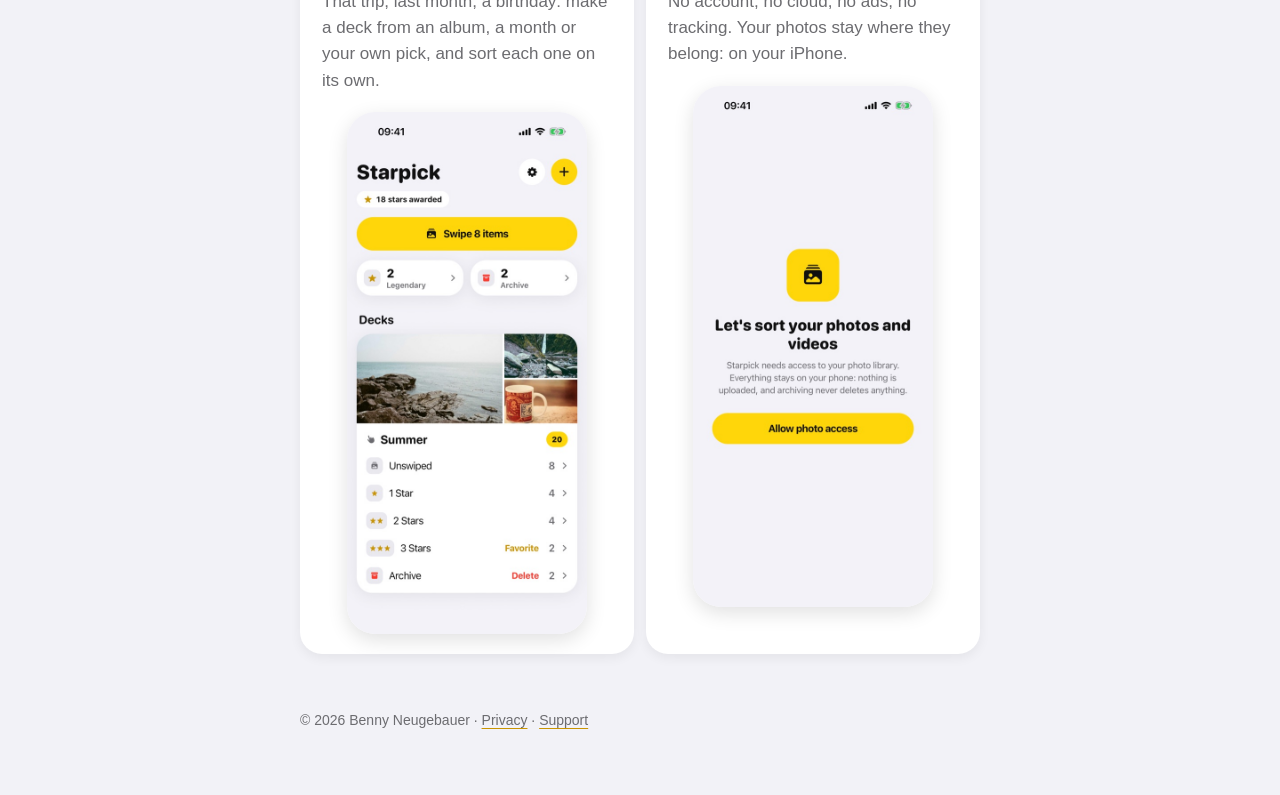
==== commit 2a448d6b: "Write the feature cards in the same emotional, benefit-first style as the list" ====
--- a/index.html
+++ b/index.html
@@ -37,10 +37,10 @@
   <span class="pill">Coming soon to the App Store</span>
 </section>
 <section class="cards">
-  <div class="card"><h3><svg class="ico" viewBox="0 0 24 24" aria-hidden="true"><path fill="currentColor" d="M12 2.5l2.9 6 6.6.9-4.8 4.6 1.2 6.5L12 17.4l-5.9 3.1 1.2-6.5L2.5 9.4l6.6-.9z"/></svg>Give stars</h3><p>Swipe right for one more star, left for one less. Your 3-star photos land in Legendary.</p><picture class="shot"><source srcset="/shots/stars-dark.jpg" media="(prefers-color-scheme: dark)"><img src="/shots/stars-light.jpg" alt="The swipe screen: a photo as a Polaroid with buttons for Archive, 1, 2 and 3 Stars" width="540" height="1174" loading="lazy"></picture></div>
-  <div class="card"><h3><svg class="ico" viewBox="0 0 24 24" aria-hidden="true"><path fill="currentColor" d="M13.5 2L4 13.5h6.5L9.5 22 20 9.5h-6.5z"/></svg>Play your way through</h3><p>“This or that”, “Lightning round” and “Best of Series” find the best shot of every burst.</p><picture class="shot"><source srcset="/shots/play-dark.jpg" media="(prefers-color-scheme: dark)"><img src="/shots/play-light.jpg" alt="This or that: two photos face off and you tap the better one" width="540" height="1174" loading="lazy"></picture></div>
-  <div class="card"><h3><svg class="ico" viewBox="0 0 24 24" aria-hidden="true"><rect x="7" y="2.5" width="12" height="15" rx="2.5" fill="currentColor" opacity=".45"/><rect x="4" y="6.5" width="12" height="15" rx="2.5" fill="currentColor"/></svg>Decks for everything</h3><p>Start from an album, a month or your own pick. Every deck is sorted on its own.</p><picture class="shot"><source srcset="/shots/decks-dark.jpg" media="(prefers-color-scheme: dark)"><img src="/shots/decks-light.jpg" alt="The home screen with a deck, its cover photos and its star boxes" width="540" height="1174" loading="lazy"></picture></div>
-  <div class="card"><h3><svg class="ico" viewBox="0 0 24 24" aria-hidden="true"><path fill="none" stroke="currentColor" stroke-width="2.4" stroke-linecap="round" d="M7.5 10.5V7.8a4.5 4.5 0 0 1 9 0v2.7"/><rect x="4.5" y="10" width="15" height="11.5" rx="3" fill="currentColor"/></svg>Private by design</h3><p>No account, no cloud, no ads, no tracking. Your photos never leave your iPhone.</p><picture class="shot"><source srcset="/shots/private-dark.jpg" media="(prefers-color-scheme: dark)"><img src="/shots/private-light.jpg" alt="The photo access screen: everything stays on your phone" width="540" height="1174" loading="lazy"></picture></div>
+  <div class="card"><h3><svg class="ico" viewBox="0 0 24 24" aria-hidden="true"><path fill="currentColor" d="M12 2.5l2.9 6 6.6.9-4.8 4.6 1.2 6.5L12 17.4l-5.9 3.1 1.2-6.5L2.5 9.4l6.6-.9z"/></svg>Give stars</h3><p>Swipe right for a star, left to take one away. Your 3-star shots end up in Legendary, ready to show off.</p><picture class="shot"><source srcset="/shots/stars-dark.jpg" media="(prefers-color-scheme: dark)"><img src="/shots/stars-light.jpg" alt="The swipe screen: a photo as a Polaroid with buttons for Archive, 1, 2 and 3 Stars" width="540" height="1174" loading="lazy"></picture></div>
+  <div class="card"><h3><svg class="ico" viewBox="0 0 24 24" aria-hidden="true"><path fill="currentColor" d="M13.5 2L4 13.5h6.5L9.5 22 20 9.5h-6.5z"/></svg>Play your way through</h3><p>Can’t decide between two shots? “This or that”, “Lightning round” and “Best of Series” decide with you, and it’s actually fun.</p><picture class="shot"><source srcset="/shots/play-dark.jpg" media="(prefers-color-scheme: dark)"><img src="/shots/play-light.jpg" alt="This or that: two photos face off and you tap the better one" width="540" height="1174" loading="lazy"></picture></div>
+  <div class="card"><h3><svg class="ico" viewBox="0 0 24 24" aria-hidden="true"><rect x="7" y="2.5" width="12" height="15" rx="2.5" fill="currentColor" opacity=".45"/><rect x="4" y="6.5" width="12" height="15" rx="2.5" fill="currentColor"/></svg>Decks for everything</h3><p>That trip, last month, a birthday: make a deck from an album, a month or your own pick, and sort each one on its own.</p><picture class="shot"><source srcset="/shots/decks-dark.jpg" media="(prefers-color-scheme: dark)"><img src="/shots/decks-light.jpg" alt="The home screen with a deck, its cover photos and its star boxes" width="540" height="1174" loading="lazy"></picture></div>
+  <div class="card"><h3><svg class="ico" viewBox="0 0 24 24" aria-hidden="true"><path fill="none" stroke="currentColor" stroke-width="2.4" stroke-linecap="round" d="M7.5 10.5V7.8a4.5 4.5 0 0 1 9 0v2.7"/><rect x="4.5" y="10" width="15" height="11.5" rx="3" fill="currentColor"/></svg>Private by design</h3><p>No account, no cloud, no ads, no tracking. Your photos stay where they belong: on your iPhone.</p><picture class="shot"><source srcset="/shots/private-dark.jpg" media="(prefers-color-scheme: dark)"><img src="/shots/private-light.jpg" alt="The photo access screen: everything stays on your phone" width="540" height="1174" loading="lazy"></picture></div>
 </section>
 </div>
 <div data-lang="de" lang="de">
@@ -59,10 +59,10 @@
   <span class="pill">Bald im App Store</span>
 </section>
 <section class="cards">
-  <div class="card"><h3><svg class="ico" viewBox="0 0 24 24" aria-hidden="true"><path fill="currentColor" d="M12 2.5l2.9 6 6.6.9-4.8 4.6 1.2 6.5L12 17.4l-5.9 3.1 1.2-6.5L2.5 9.4l6.6-.9z"/></svg>Sterne vergeben</h3><p>Nach rechts swipen gibt einen Stern mehr, nach links einen weniger. Deine 3-Sterne-Fotos landen in Legendär.</p><picture class="shot"><source srcset="/shots/stars-dark-de.jpg" media="(prefers-color-scheme: dark)"><img src="/shots/stars-light-de.jpg" alt="Der Swipe-Bildschirm: ein Foto als Polaroid mit Knöpfen für Archiv, 1, 2 und 3 Sterne" width="540" height="1174" loading="lazy"></picture></div>
-  <div class="card"><h3><svg class="ico" viewBox="0 0 24 24" aria-hidden="true"><path fill="currentColor" d="M13.5 2L4 13.5h6.5L9.5 22 20 9.5h-6.5z"/></svg>Spielend sortieren</h3><p>„Dies oder das“, „Blitzrunde“ und „Beste der Serie“ finden das beste Bild jeder Serie.</p><picture class="shot"><source srcset="/shots/play-dark-de.jpg" media="(prefers-color-scheme: dark)"><img src="/shots/play-light-de.jpg" alt="Dies oder das: Zwei Fotos treten gegeneinander an und du tippst auf das bessere" width="540" height="1174" loading="lazy"></picture></div>
-  <div class="card"><h3><svg class="ico" viewBox="0 0 24 24" aria-hidden="true"><rect x="7" y="2.5" width="12" height="15" rx="2.5" fill="currentColor" opacity=".45"/><rect x="4" y="6.5" width="12" height="15" rx="2.5" fill="currentColor"/></svg>Stapel für alles</h3><p>Starte mit einem Album, einem Monat oder deiner eigenen Auswahl. Jeder Stapel wird für sich sortiert.</p><picture class="shot"><source srcset="/shots/decks-dark-de.jpg" media="(prefers-color-scheme: dark)"><img src="/shots/decks-light-de.jpg" alt="Der Startbildschirm mit einem Stapel, seinen Titelfotos und seinen Sterne-Fächern" width="540" height="1174" loading="lazy"></picture></div>
-  <div class="card"><h3><svg class="ico" viewBox="0 0 24 24" aria-hidden="true"><path fill="none" stroke="currentColor" stroke-width="2.4" stroke-linecap="round" d="M7.5 10.5V7.8a4.5 4.5 0 0 1 9 0v2.7"/><rect x="4.5" y="10" width="15" height="11.5" rx="3" fill="currentColor"/></svg>Privat von Anfang an</h3><p>Kein Konto, keine Cloud, keine Werbung, kein Tracking. Deine Fotos verlassen nie dein iPhone.</p><picture class="shot"><source srcset="/shots/private-dark-de.jpg" media="(prefers-color-scheme: dark)"><img src="/shots/private-light-de.jpg" alt="Der Fotozugriff: Alles bleibt auf deinem Handy" width="540" height="1174" loading="lazy"></picture></div>
+  <div class="card"><h3><svg class="ico" viewBox="0 0 24 24" aria-hidden="true"><path fill="currentColor" d="M12 2.5l2.9 6 6.6.9-4.8 4.6 1.2 6.5L12 17.4l-5.9 3.1 1.2-6.5L2.5 9.4l6.6-.9z"/></svg>Sterne vergeben</h3><p>Nach rechts gibt’s einen Stern, nach links einen weniger. Deine 3-Sterne-Fotos landen in Legendär, bereit zum Vorzeigen.</p><picture class="shot"><source srcset="/shots/stars-dark-de.jpg" media="(prefers-color-scheme: dark)"><img src="/shots/stars-light-de.jpg" alt="Der Swipe-Bildschirm: ein Foto als Polaroid mit Knöpfen für Archiv, 1, 2 und 3 Sterne" width="540" height="1174" loading="lazy"></picture></div>
+  <div class="card"><h3><svg class="ico" viewBox="0 0 24 24" aria-hidden="true"><path fill="currentColor" d="M13.5 2L4 13.5h6.5L9.5 22 20 9.5h-6.5z"/></svg>Spielend sortieren</h3><p>Du kannst dich zwischen zwei Bildern nicht entscheiden? „Dies oder das“, „Blitzrunde“ und „Beste der Serie“ helfen dir, und das macht sogar Spaß.</p><picture class="shot"><source srcset="/shots/play-dark-de.jpg" media="(prefers-color-scheme: dark)"><img src="/shots/play-light-de.jpg" alt="Dies oder das: Zwei Fotos treten gegeneinander an und du tippst auf das bessere" width="540" height="1174" loading="lazy"></picture></div>
+  <div class="card"><h3><svg class="ico" viewBox="0 0 24 24" aria-hidden="true"><rect x="7" y="2.5" width="12" height="15" rx="2.5" fill="currentColor" opacity=".45"/><rect x="4" y="6.5" width="12" height="15" rx="2.5" fill="currentColor"/></svg>Stapel für alles</h3><p>Der letzte Urlaub, der letzte Monat, ein Geburtstag: Mach einen Stapel aus einem Album, einem Monat oder deiner eigenen Auswahl und sortiere jeden für sich.</p><picture class="shot"><source srcset="/shots/decks-dark-de.jpg" media="(prefers-color-scheme: dark)"><img src="/shots/decks-light-de.jpg" alt="Der Startbildschirm mit einem Stapel, seinen Titelfotos und seinen Sterne-Fächern" width="540" height="1174" loading="lazy"></picture></div>
+  <div class="card"><h3><svg class="ico" viewBox="0 0 24 24" aria-hidden="true"><path fill="none" stroke="currentColor" stroke-width="2.4" stroke-linecap="round" d="M7.5 10.5V7.8a4.5 4.5 0 0 1 9 0v2.7"/><rect x="4.5" y="10" width="15" height="11.5" rx="3" fill="currentColor"/></svg>Privat von Anfang an</h3><p>Kein Konto, keine Cloud, keine Werbung, kein Tracking. Deine Fotos bleiben, wo sie hingehören: auf deinem iPhone.</p><picture class="shot"><source srcset="/shots/private-dark-de.jpg" media="(prefers-color-scheme: dark)"><img src="/shots/private-light-de.jpg" alt="Der Fotozugriff: Alles bleibt auf deinem Handy" width="540" height="1174" loading="lazy"></picture></div>
 </section>
 </div>
 <footer>© 2026 Benny Neugebauer · <a href="/privacy/"><span data-lang="en">Privacy</span><span data-lang="de">Datenschutz</span></a> · <a href="/support/"><span data-lang="en">Support</span><span data-lang="de">Hilfe</span></a></footer>
